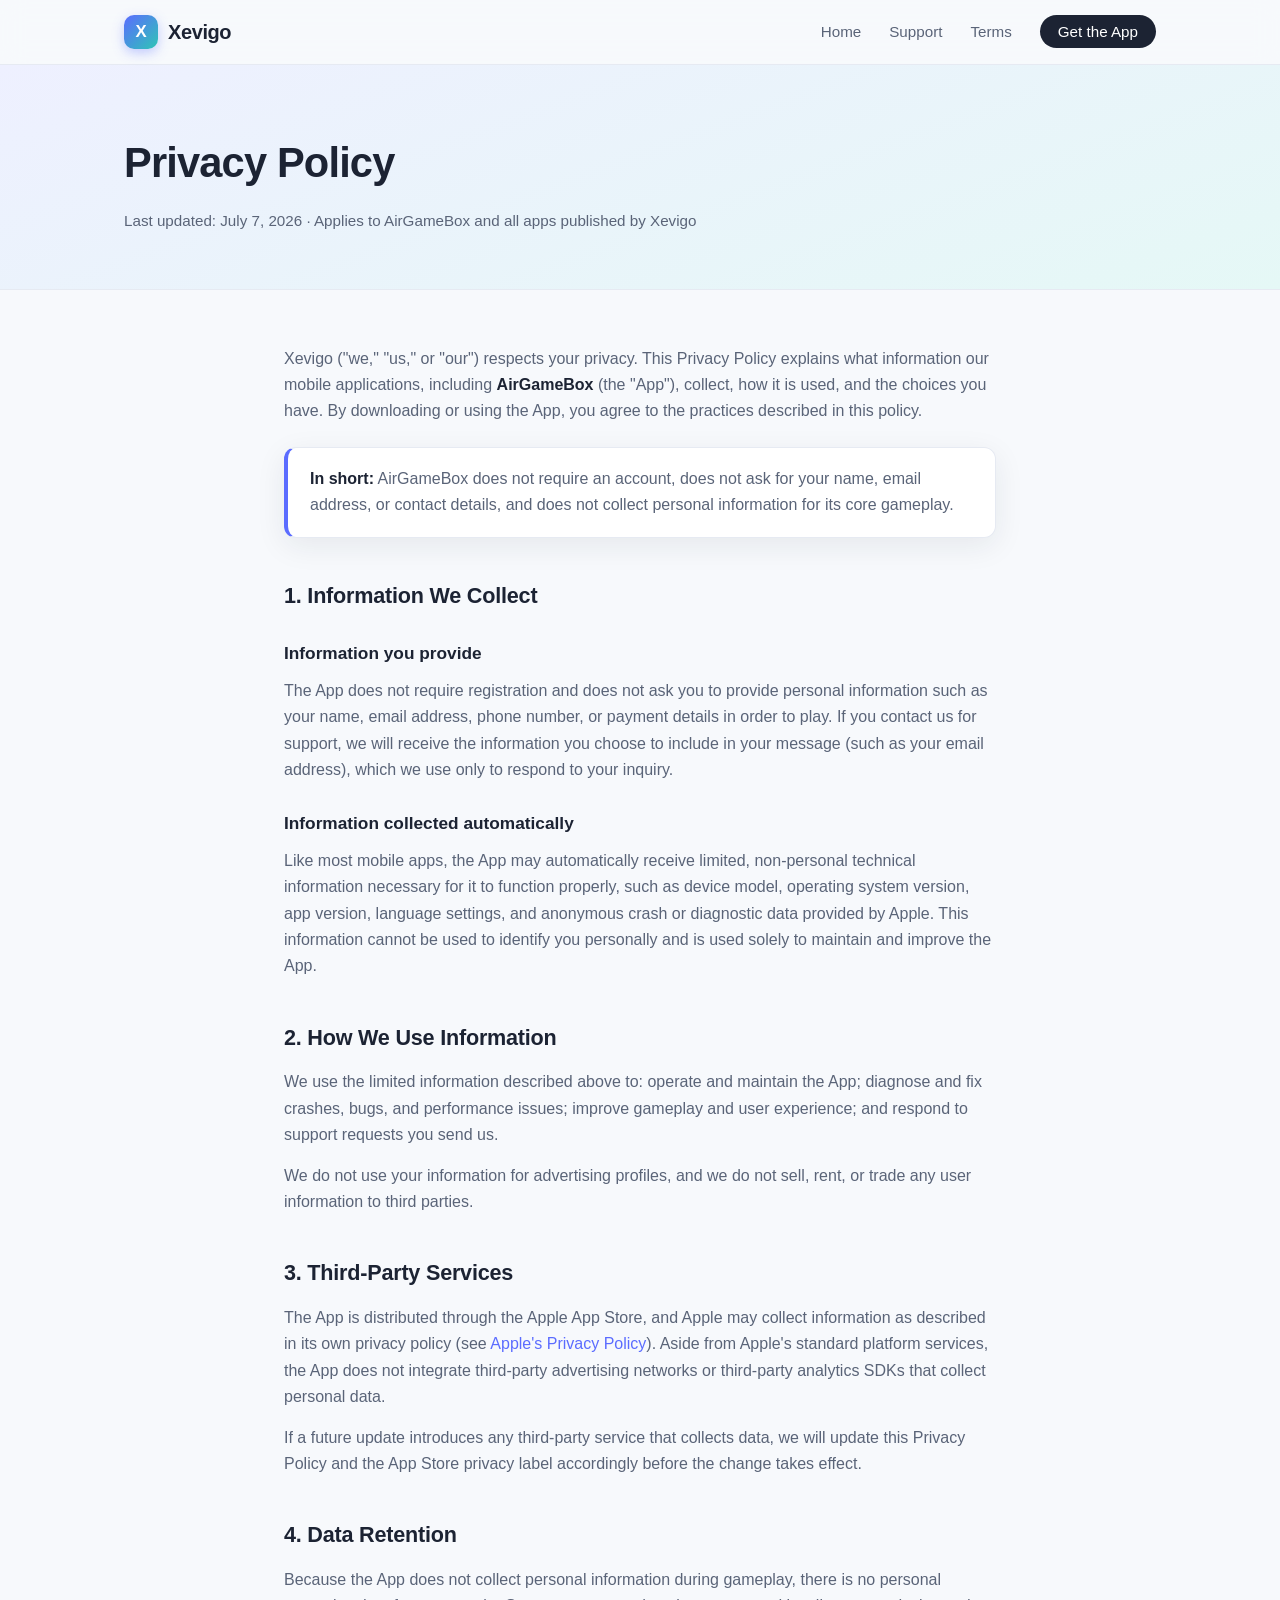
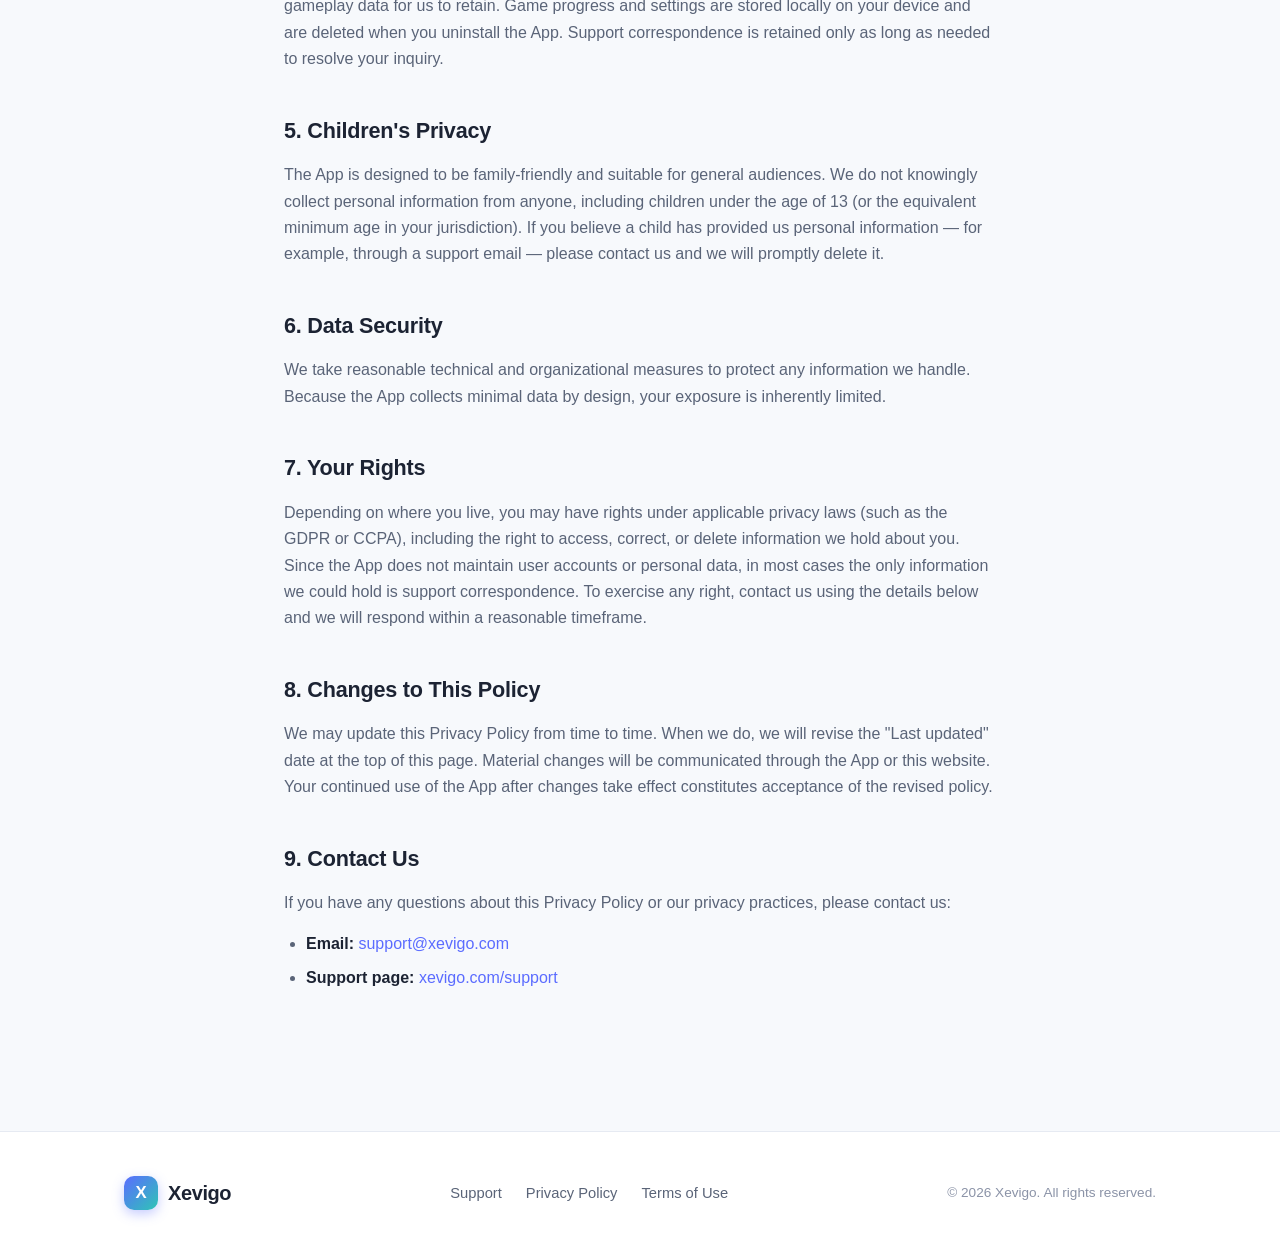
==== privacy/index.html @ 73c0d694 "establish airgamebox website" ====
<!DOCTYPE html>
<html lang="en">
<head>
  <meta charset="UTF-8">
  <meta name="viewport" content="width=device-width, initial-scale=1.0">
  <title>Privacy Policy — Xevigo</title>
  <meta name="description" content="Privacy Policy for AirGameBox and other apps by Xevigo.">
  <link rel="icon" href="data:image/svg+xml,%3Csvg xmlns='http://www.w3.org/2000/svg' viewBox='0 0 64 64'%3E%3Crect width='64' height='64' rx='14' fill='%235b6cff'/%3E%3Ctext x='32' y='44' font-size='34' font-weight='bold' font-family='Arial' fill='white' text-anchor='middle'%3EX%3C/text%3E%3C/svg%3E">
  <link rel="stylesheet" href="/assets/style.css">
</head>
<body>

  <header class="site-header">
    <div class="container nav">
      <a href="/" class="logo">
        <span class="logo-mark">X</span>
        Xevigo
      </a>
      <ul class="nav-links">
        <li class="hide-mobile"><a href="/">Home</a></li>
        <li><a href="/support/">Support</a></li>
        <li class="hide-mobile"><a href="/terms/">Terms</a></li>
        <li><a href="/#download" class="nav-cta">Get the App</a></li>
      </ul>
    </div>
  </header>

  <section class="page-hero">
    <div class="container">
      <h1>Privacy Policy</h1>
      <p class="meta">Last updated: July 7, 2026 · Applies to AirGameBox and all apps published by Xevigo</p>
    </div>
  </section>

  <main class="content">
    <p>Xevigo ("we," "us," or "our") respects your privacy. This Privacy Policy explains what information our mobile applications, including <strong>AirGameBox</strong> (the "App"), collect, how it is used, and the choices you have. By downloading or using the App, you agree to the practices described in this policy.</p>

    <div class="notice-card">
      <p><strong>In short:</strong> AirGameBox does not require an account, does not ask for your name, email address, or contact details, and does not collect personal information for its core gameplay.</p>
    </div>

    <h2>1. Information We Collect</h2>
    <h3>Information you provide</h3>
    <p>The App does not require registration and does not ask you to provide personal information such as your name, email address, phone number, or payment details in order to play. If you contact us for support, we will receive the information you choose to include in your message (such as your email address), which we use only to respond to your inquiry.</p>

    <h3>Information collected automatically</h3>
    <p>Like most mobile apps, the App may automatically receive limited, non-personal technical information necessary for it to function properly, such as device model, operating system version, app version, language settings, and anonymous crash or diagnostic data provided by Apple. This information cannot be used to identify you personally and is used solely to maintain and improve the App.</p>

    <h2>2. How We Use Information</h2>
    <p>We use the limited information described above to: operate and maintain the App; diagnose and fix crashes, bugs, and performance issues; improve gameplay and user experience; and respond to support requests you send us.</p>
    <p>We do not use your information for advertising profiles, and we do not sell, rent, or trade any user information to third parties.</p>

    <h2>3. Third-Party Services</h2>
    <p>The App is distributed through the Apple App Store, and Apple may collect information as described in its own privacy policy (see <a href="https://www.apple.com/legal/privacy/" target="_blank" rel="noopener">Apple's Privacy Policy</a>). Aside from Apple's standard platform services, the App does not integrate third-party advertising networks or third-party analytics SDKs that collect personal data.</p>
    <p>If a future update introduces any third-party service that collects data, we will update this Privacy Policy and the App Store privacy label accordingly before the change takes effect.</p>

    <h2>4. Data Retention</h2>
    <p>Because the App does not collect personal information during gameplay, there is no personal gameplay data for us to retain. Game progress and settings are stored locally on your device and are deleted when you uninstall the App. Support correspondence is retained only as long as needed to resolve your inquiry.</p>

    <h2>5. Children's Privacy</h2>
    <p>The App is designed to be family-friendly and suitable for general audiences. We do not knowingly collect personal information from anyone, including children under the age of 13 (or the equivalent minimum age in your jurisdiction). If you believe a child has provided us personal information — for example, through a support email — please contact us and we will promptly delete it.</p>

    <h2>6. Data Security</h2>
    <p>We take reasonable technical and organizational measures to protect any information we handle. Because the App collects minimal data by design, your exposure is inherently limited.</p>

    <h2>7. Your Rights</h2>
    <p>Depending on where you live, you may have rights under applicable privacy laws (such as the GDPR or CCPA), including the right to access, correct, or delete information we hold about you. Since the App does not maintain user accounts or personal data, in most cases the only information we could hold is support correspondence. To exercise any right, contact us using the details below and we will respond within a reasonable timeframe.</p>

    <h2>8. Changes to This Policy</h2>
    <p>We may update this Privacy Policy from time to time. When we do, we will revise the "Last updated" date at the top of this page. Material changes will be communicated through the App or this website. Your continued use of the App after changes take effect constitutes acceptance of the revised policy.</p>

    <h2>9. Contact Us</h2>
    <p>If you have any questions about this Privacy Policy or our privacy practices, please contact us:</p>
    <ul>
      <li><strong>Email:</strong> <a href="mailto:support@xevigo.com">support@xevigo.com</a></li>
      <li><strong>Support page:</strong> <a href="/support/">xevigo.com/support</a></li>
    </ul>
  </main>

  <footer class="site-footer">
    <div class="container footer-inner">
      <a href="/" class="logo">
        <span class="logo-mark">X</span>
        Xevigo
      </a>
      <ul class="footer-links">
        <li><a href="/support/">Support</a></li>
        <li><a href="/privacy/">Privacy Policy</a></li>
        <li><a href="/terms/">Terms of Use</a></li>
      </ul>
      <p class="footer-copy">© 2026 Xevigo. All rights reserved.</p>
    </div>
  </footer>

</body>
</html>
---- assets/style.css ----
/* ============================================
   Xevigo — Global Stylesheet
   Light, modern, friendly — for casual games
   ============================================ */

:root {
  --bg: #f7f9fc;
  --surface: #ffffff;
  --ink: #1c2333;
  --ink-soft: #5a6478;
  --ink-faint: #8b93a7;
  --brand: #5b6cff;
  --brand-dark: #4353e8;
  --accent: #ff7a59;
  --accent-2: #2ec5b6;
  --accent-3: #ffc94d;
  --line: #e6eaf2;
  --radius: 18px;
  --radius-sm: 12px;
  --shadow: 0 8px 30px rgba(28, 35, 51, 0.08);
  --shadow-lg: 0 20px 60px rgba(28, 35, 51, 0.12);
  --max-w: 1080px;
}

* { margin: 0; padding: 0; box-sizing: border-box; }

html { scroll-behavior: smooth; }

body {
  font-family: -apple-system, BlinkMacSystemFont, "Segoe UI", Roboto,
    "Helvetica Neue", Arial, "PingFang SC", "Hiragino Sans GB",
    "Microsoft YaHei", sans-serif;
  background: var(--bg);
  color: var(--ink);
  line-height: 1.65;
  -webkit-font-smoothing: antialiased;
}

img, svg { display: block; max-width: 100%; }

a { color: var(--brand); text-decoration: none; }
a:hover { color: var(--brand-dark); }

.container {
  max-width: var(--max-w);
  margin: 0 auto;
  padding: 0 24px;
}

/* ---------- Header ---------- */
.site-header {
  position: sticky;
  top: 0;
  z-index: 50;
  background: rgba(247, 249, 252, 0.85);
  backdrop-filter: blur(12px);
  -webkit-backdrop-filter: blur(12px);
  border-bottom: 1px solid var(--line);
}

.nav {
  display: flex;
  align-items: center;
  justify-content: space-between;
  height: 64px;
}

.logo {
  display: flex;
  align-items: center;
  gap: 10px;
  font-weight: 800;
  font-size: 1.25rem;
  color: var(--ink);
  letter-spacing: -0.02em;
}
.logo:hover { color: var(--ink); }

.logo-mark {
  width: 34px;
  height: 34px;
  border-radius: 10px;
  background: linear-gradient(135deg, var(--brand) 0%, var(--accent-2) 100%);
  display: flex;
  align-items: center;
  justify-content: center;
  color: #fff;
  font-weight: 800;
  font-size: 1.05rem;
  box-shadow: 0 4px 12px rgba(91, 108, 255, 0.35);
}

.nav-links {
  display: flex;
  align-items: center;
  gap: 28px;
  list-style: none;
}

.nav-links a {
  color: var(--ink-soft);
  font-weight: 500;
  font-size: 0.95rem;
}
.nav-links a:hover { color: var(--ink); }

.nav-cta {
  background: var(--ink);
  color: #fff !important;
  padding: 8px 18px;
  border-radius: 999px;
  font-weight: 600;
}
.nav-cta:hover { background: #303952; }

/* ---------- Hero ---------- */
.hero {
  position: relative;
  overflow: hidden;
  padding: 88px 0 96px;
}

.hero-inner {
  display: grid;
  grid-template-columns: 1.1fr 0.9fr;
  gap: 48px;
  align-items: center;
}

.hero-badge {
  display: inline-flex;
  align-items: center;
  gap: 8px;
  background: #fff;
  border: 1px solid var(--line);
  border-radius: 999px;
  padding: 6px 14px;
  font-size: 0.85rem;
  font-weight: 600;
  color: var(--ink-soft);
  box-shadow: var(--shadow);
  margin-bottom: 24px;
}
.hero-badge .dot {
  width: 8px; height: 8px; border-radius: 50%;
  background: var(--accent-2);
}

.hero h1 {
  font-size: clamp(2.4rem, 5.5vw, 3.6rem);
  line-height: 1.12;
  letter-spacing: -0.03em;
  font-weight: 800;
  margin-bottom: 20px;
}

.hero h1 .grad {
  background: linear-gradient(90deg, var(--brand), var(--accent-2));
  -webkit-background-clip: text;
  background-clip: text;
  color: transparent;
}

.hero p.lede {
  font-size: 1.15rem;
  color: var(--ink-soft);
  max-width: 480px;
  margin-bottom: 32px;
}

.hero-actions {
  display: flex;
  align-items: center;
  gap: 16px;
  flex-wrap: wrap;
}

/* App Store badge (placeholder) */
.appstore-btn {
  display: inline-flex;
  align-items: center;
  gap: 12px;
  background: #111;
  color: #fff !important;
  border-radius: 14px;
  padding: 12px 22px;
  transition: transform 0.15s ease, box-shadow 0.15s ease;
  box-shadow: 0 6px 18px rgba(0, 0, 0, 0.22);
}
.appstore-btn:hover {
  transform: translateY(-2px);
  box-shadow: 0 10px 26px rgba(0, 0, 0, 0.3);
}
.appstore-btn .apple-icon { width: 26px; height: 26px; fill: #fff; }
.appstore-btn .btn-text { line-height: 1.2; text-align: left; }
.appstore-btn .btn-text small {
  display: block; font-size: 0.68rem; font-weight: 400; opacity: 0.85;
}
.appstore-btn .btn-text strong { font-size: 1.08rem; font-weight: 600; }

.btn-secondary {
  display: inline-flex;
  align-items: center;
  padding: 13px 24px;
  border-radius: 14px;
  background: #fff;
  border: 1px solid var(--line);
  color: var(--ink);
  font-weight: 600;
  box-shadow: var(--shadow);
  transition: transform 0.15s ease;
}
.btn-secondary:hover { transform: translateY(-2px); color: var(--brand); }

.hero-note {
  margin-top: 16px;
  font-size: 0.85rem;
  color: var(--ink-faint);
}

/* Floating decorative blobs */
.blob {
  position: absolute;
  border-radius: 50%;
  filter: blur(60px);
  opacity: 0.35;
  pointer-events: none;
}
.blob-1 { width: 380px; height: 380px; background: var(--brand); top: -120px; right: -80px; }
.blob-2 { width: 300px; height: 300px; background: var(--accent-2); bottom: -140px; left: -100px; }
.blob-3 { width: 220px; height: 220px; background: var(--accent-3); top: 40%; left: 45%; opacity: 0.22; }

/* Phone mockup */
.phone-wrap { display: flex; justify-content: center; position: relative; }

.phone {
  width: 270px;
  height: 550px;
  background: #1b1f2e;
  border-radius: 44px;
  padding: 12px;
  box-shadow: var(--shadow-lg), 0 0 0 2px rgba(255, 255, 255, 0.6) inset;
  transform: rotate(3deg);
}

.phone-screen {
  width: 100%;
  height: 100%;
  border-radius: 34px;
  background: linear-gradient(160deg, #6d7bff 0%, #46c8bb 55%, #ffd166 130%);
  position: relative;
  overflow: hidden;
  display: flex;
  flex-direction: column;
  align-items: center;
  justify-content: center;
  gap: 18px;
}

.phone-notch {
  position: absolute;
  top: 10px; left: 50%;
  transform: translateX(-50%);
  width: 90px; height: 24px;
  background: #1b1f2e;
  border-radius: 999px;
}

.app-icon-big {
  width: 96px; height: 96px;
  border-radius: 24px;
  background: rgba(255, 255, 255, 0.95);
  display: flex; align-items: center; justify-content: center;
  box-shadow: 0 12px 30px rgba(0, 0, 0, 0.18);
}
.app-icon-big svg { width: 58px; height: 58px; }

.phone-screen .app-name {
  color: #fff; font-weight: 800; font-size: 1.3rem;
  letter-spacing: -0.02em;
  text-shadow: 0 2px 8px rgba(0, 0, 0, 0.15);
}

.phone-screen .app-tag {
  color: rgba(255, 255, 255, 0.9);
  font-size: 0.82rem;
  background: rgba(255, 255, 255, 0.18);
  padding: 5px 14px;
  border-radius: 999px;
  backdrop-filter: blur(4px);
}

.float-chip {
  position: absolute;
  background: #fff;
  border-radius: var(--radius-sm);
  box-shadow: var(--shadow-lg);
  padding: 10px 16px;
  font-size: 0.85rem;
  font-weight: 600;
  display: flex;
  align-items: center;
  gap: 8px;
  animation: floaty 4s ease-in-out infinite;
}
.float-chip .emoji { font-size: 1.1rem; }
.chip-1 { top: 12%; left: -6%; animation-delay: 0s; }
.chip-2 { bottom: 18%; right: -8%; animation-delay: 1.6s; }

@keyframes floaty {
  0%, 100% { transform: translateY(0); }
  50% { transform: translateY(-10px); }
}

/* ---------- Sections ---------- */
.section { padding: 84px 0; }
.section.alt { background: var(--surface); border-top: 1px solid var(--line); border-bottom: 1px solid var(--line); }

.section-head { text-align: center; max-width: 620px; margin: 0 auto 52px; }

.eyebrow {
  display: inline-block;
  font-size: 0.8rem;
  font-weight: 700;
  letter-spacing: 0.08em;
  text-transform: uppercase;
  color: var(--brand);
  margin-bottom: 12px;
}

.section-head h2 {
  font-size: clamp(1.7rem, 3.5vw, 2.3rem);
  letter-spacing: -0.02em;
  font-weight: 800;
  margin-bottom: 14px;
}

.section-head p { color: var(--ink-soft); font-size: 1.05rem; }

/* Feature cards */
.features-grid {
  display: grid;
  grid-template-columns: repeat(4, 1fr);
  gap: 22px;
}

.feature-card {
  background: var(--surface);
  border: 1px solid var(--line);
  border-radius: var(--radius);
  padding: 30px 26px;
  box-shadow: var(--shadow);
  transition: transform 0.2s ease, box-shadow 0.2s ease;
}
.feature-card:hover {
  transform: translateY(-5px);
  box-shadow: var(--shadow-lg);
}

.feature-icon {
  width: 52px; height: 52px;
  border-radius: 14px;
  display: flex; align-items: center; justify-content: center;
  font-size: 1.5rem;
  margin-bottom: 18px;
}
.fi-1 { background: #eef0ff; }
.fi-2 { background: #e5f8f6; }
.fi-3 { background: #fff2ec; }
.fi-4 { background: #fff7e2; }

.feature-card h3 { font-size: 1.1rem; font-weight: 700; margin-bottom: 8px; }
.feature-card p { color: var(--ink-soft); font-size: 0.93rem; }

/* About split */
.about-inner {
  display: grid;
  grid-template-columns: 1fr 1fr;
  gap: 56px;
  align-items: center;
}

.about-text h2 {
  font-size: clamp(1.6rem, 3vw, 2.1rem);
  font-weight: 800;
  letter-spacing: -0.02em;
  margin-bottom: 16px;
}
.about-text p { color: var(--ink-soft); margin-bottom: 14px; }

.about-list { list-style: none; margin-top: 20px; }
.about-list li {
  display: flex; gap: 12px; align-items: flex-start;
  margin-bottom: 12px; color: var(--ink);
  font-weight: 500;
}
.about-list .check {
  flex: none;
  width: 22px; height: 22px; border-radius: 50%;
  background: var(--accent-2); color: #fff;
  display: flex; align-items: center; justify-content: center;
  font-size: 0.75rem; font-weight: 800;
  margin-top: 3px;
}

.about-visual {
  background: linear-gradient(150deg, #eef0ff 0%, #e5f8f6 100%);
  border-radius: 28px;
  padding: 44px;
  display: grid;
  grid-template-columns: 1fr 1fr;
  gap: 18px;
}

.stat-card {
  background: #fff;
  border-radius: var(--radius-sm);
  padding: 22px 20px;
  box-shadow: var(--shadow);
  text-align: center;
}
.stat-card .num {
  font-size: 1.6rem; font-weight: 800; letter-spacing: -0.02em;
  background: linear-gradient(90deg, var(--brand), var(--accent-2));
  -webkit-background-clip: text; background-clip: text; color: transparent;
}
.stat-card .lbl { font-size: 0.82rem; color: var(--ink-faint); margin-top: 4px; }

/* CTA band */
.cta-band {
  background: linear-gradient(120deg, var(--brand) 0%, var(--accent-2) 100%);
  border-radius: 28px;
  padding: 60px 48px;
  text-align: center;
  color: #fff;
  position: relative;
  overflow: hidden;
}
.cta-band h2 {
  font-size: clamp(1.6rem, 3.5vw, 2.2rem);
  font-weight: 800;
  letter-spacing: -0.02em;
  margin-bottom: 12px;
}
.cta-band p { opacity: 0.92; margin-bottom: 28px; font-size: 1.05rem; }
.cta-band .appstore-btn { background: #111; }

/* ---------- Footer ---------- */
.site-footer {
  background: var(--surface);
  border-top: 1px solid var(--line);
  padding: 44px 0 36px;
  margin-top: 84px;
}

.footer-inner {
  display: flex;
  align-items: center;
  justify-content: space-between;
  gap: 24px;
  flex-wrap: wrap;
}

.footer-links {
  display: flex;
  gap: 24px;
  list-style: none;
  flex-wrap: wrap;
}
.footer-links a { color: var(--ink-soft); font-size: 0.92rem; }
.footer-links a:hover { color: var(--ink); }

.footer-copy { color: var(--ink-faint); font-size: 0.85rem; }

/* ---------- Legal / content pages ---------- */
.page-hero {
  background: linear-gradient(160deg, #eef0ff 0%, #e5f8f6 100%);
  padding: 64px 0 56px;
  border-bottom: 1px solid var(--line);
}
.page-hero h1 {
  font-size: clamp(1.9rem, 4vw, 2.6rem);
  font-weight: 800;
  letter-spacing: -0.02em;
  margin-bottom: 10px;
}
.page-hero .meta { color: var(--ink-soft); font-size: 0.95rem; }

.content {
  max-width: 760px;
  margin: 0 auto;
  padding: 56px 24px 40px;
}

.content h2 {
  font-size: 1.35rem;
  font-weight: 700;
  margin: 40px 0 14px;
  letter-spacing: -0.01em;
}
.content h2:first-child { margin-top: 0; }

.content h3 { font-size: 1.08rem; font-weight: 700; margin: 26px 0 10px; }

.content p { color: var(--ink-soft); margin-bottom: 14px; }

.content ul, .content ol { margin: 0 0 16px 22px; color: var(--ink-soft); }
.content li { margin-bottom: 8px; }

.content strong { color: var(--ink); }

.notice-card {
  background: #fff;
  border: 1px solid var(--line);
  border-left: 4px solid var(--brand);
  border-radius: var(--radius-sm);
  padding: 18px 22px;
  margin: 22px 0;
  box-shadow: var(--shadow);
}
.notice-card p { margin: 0; }

/* Support cards */
.support-grid {
  display: grid;
  grid-template-columns: 1fr 1fr;
  gap: 22px;
  margin: 28px 0 8px;
}

.support-card {
  background: #fff;
  border: 1px solid var(--line);
  border-radius: var(--radius);
  padding: 28px 26px;
  box-shadow: var(--shadow);
}
.support-card .feature-icon { margin-bottom: 14px; }
.support-card h3 { margin: 0 0 8px; font-size: 1.08rem; }
.support-card p { font-size: 0.93rem; margin-bottom: 10px; }
.support-card a.card-link { font-weight: 600; font-size: 0.93rem; }

/* FAQ */
details.faq {
  background: #fff;
  border: 1px solid var(--line);
  border-radius: var(--radius-sm);
  padding: 18px 22px;
  margin-bottom: 12px;
  box-shadow: var(--shadow);
}
details.faq summary {
  cursor: pointer;
  font-weight: 600;
  color: var(--ink);
  list-style: none;
  display: flex;
  justify-content: space-between;
  align-items: center;
  gap: 12px;
}
details.faq summary::-webkit-details-marker { display: none; }
details.faq summary::after {
  content: "+";
  font-size: 1.3rem;
  color: var(--brand);
  font-weight: 400;
  transition: transform 0.2s ease;
}
details.faq[open] summary::after { transform: rotate(45deg); }
details.faq p { margin: 12px 0 0; }

/* ---------- Responsive ---------- */
@media (max-width: 900px) {
  .hero-inner { grid-template-columns: 1fr; text-align: center; }
  .hero p.lede { margin-left: auto; margin-right: auto; }
  .hero-actions { justify-content: center; }
  .phone-wrap { margin-top: 40px; }
  .features-grid { grid-template-columns: repeat(2, 1fr); }
  .about-inner { grid-template-columns: 1fr; gap: 40px; }
}

@media (max-width: 600px) {
  .nav-links { gap: 16px; }
  .nav-links .hide-mobile { display: none; }
  .hero { padding: 56px 0 64px; }
  .features-grid { grid-template-columns: 1fr; }
  .support-grid { grid-template-columns: 1fr; }
  .about-visual { grid-template-columns: 1fr 1fr; padding: 28px; }
  .cta-band { padding: 44px 24px; }
  .phone { width: 235px; height: 480px; }
  .float-chip { display: none; }
  .footer-inner { flex-direction: column; align-items: flex-start; }
}
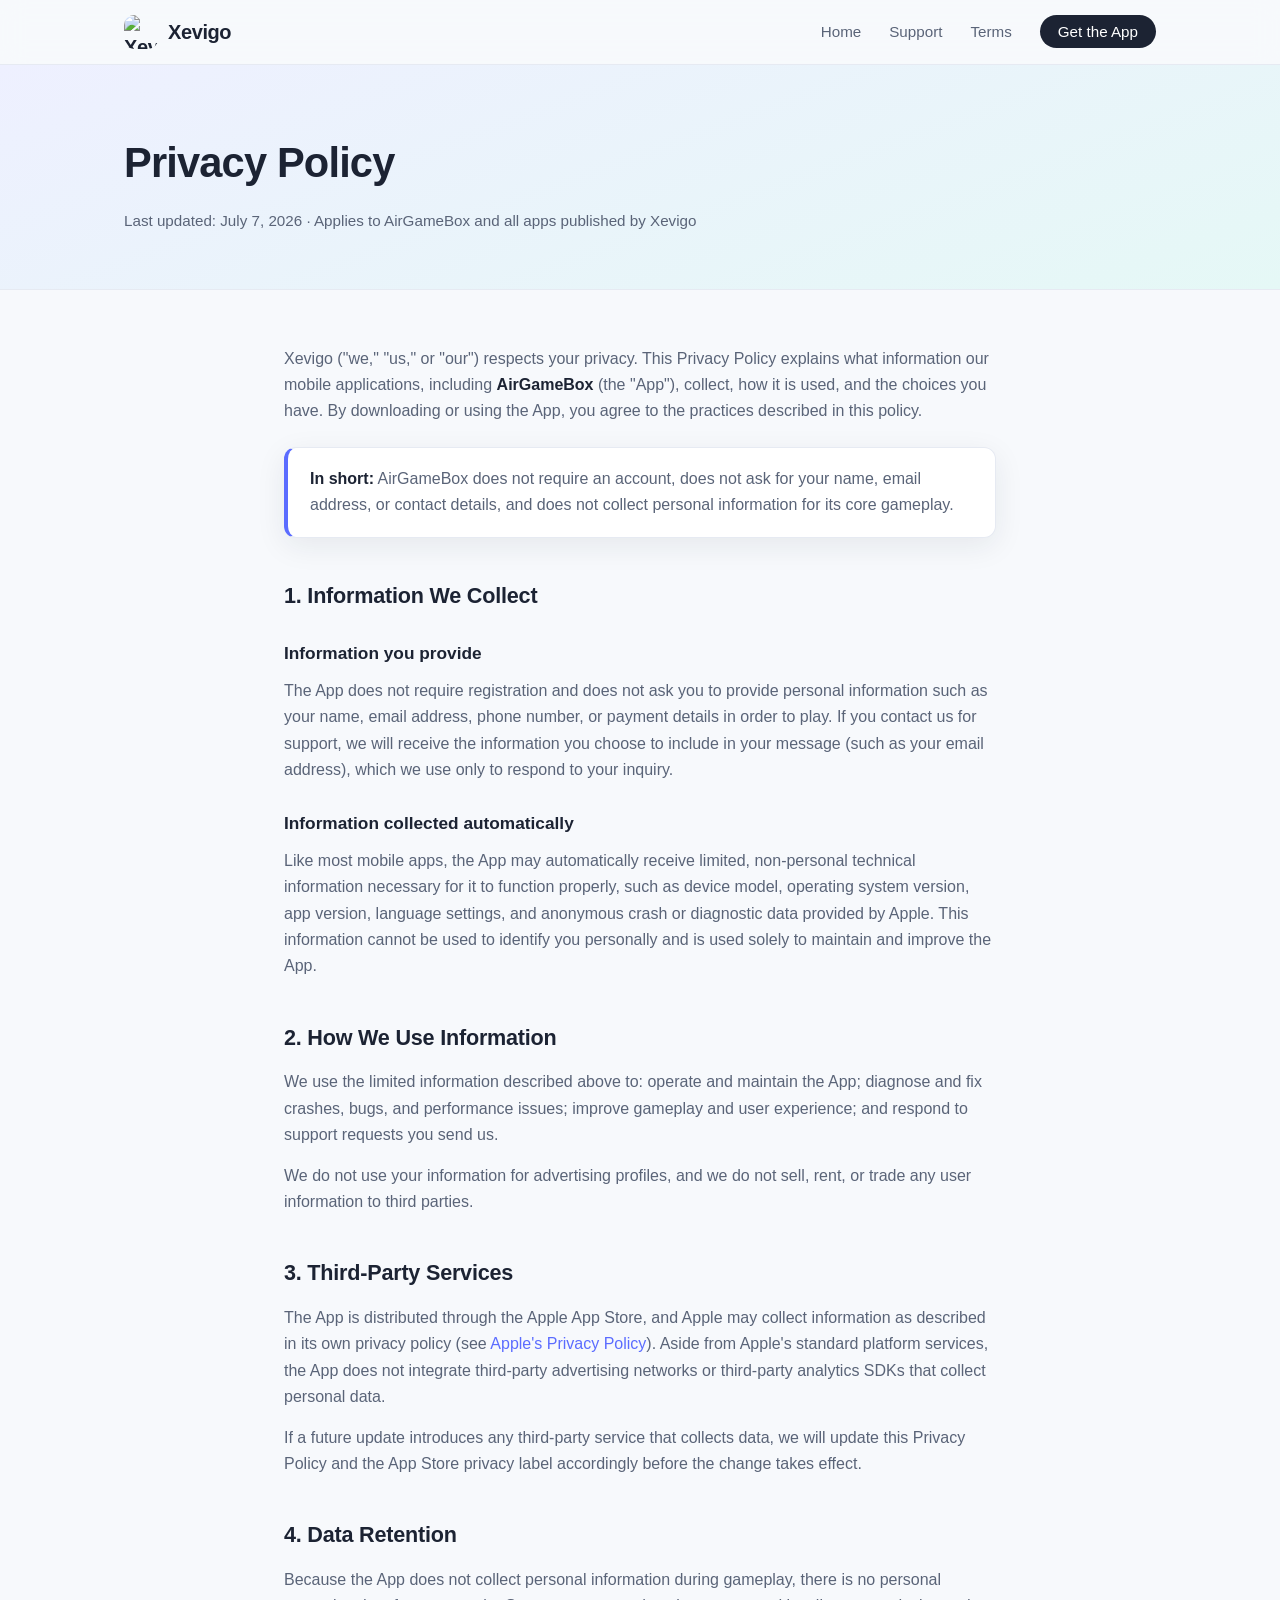
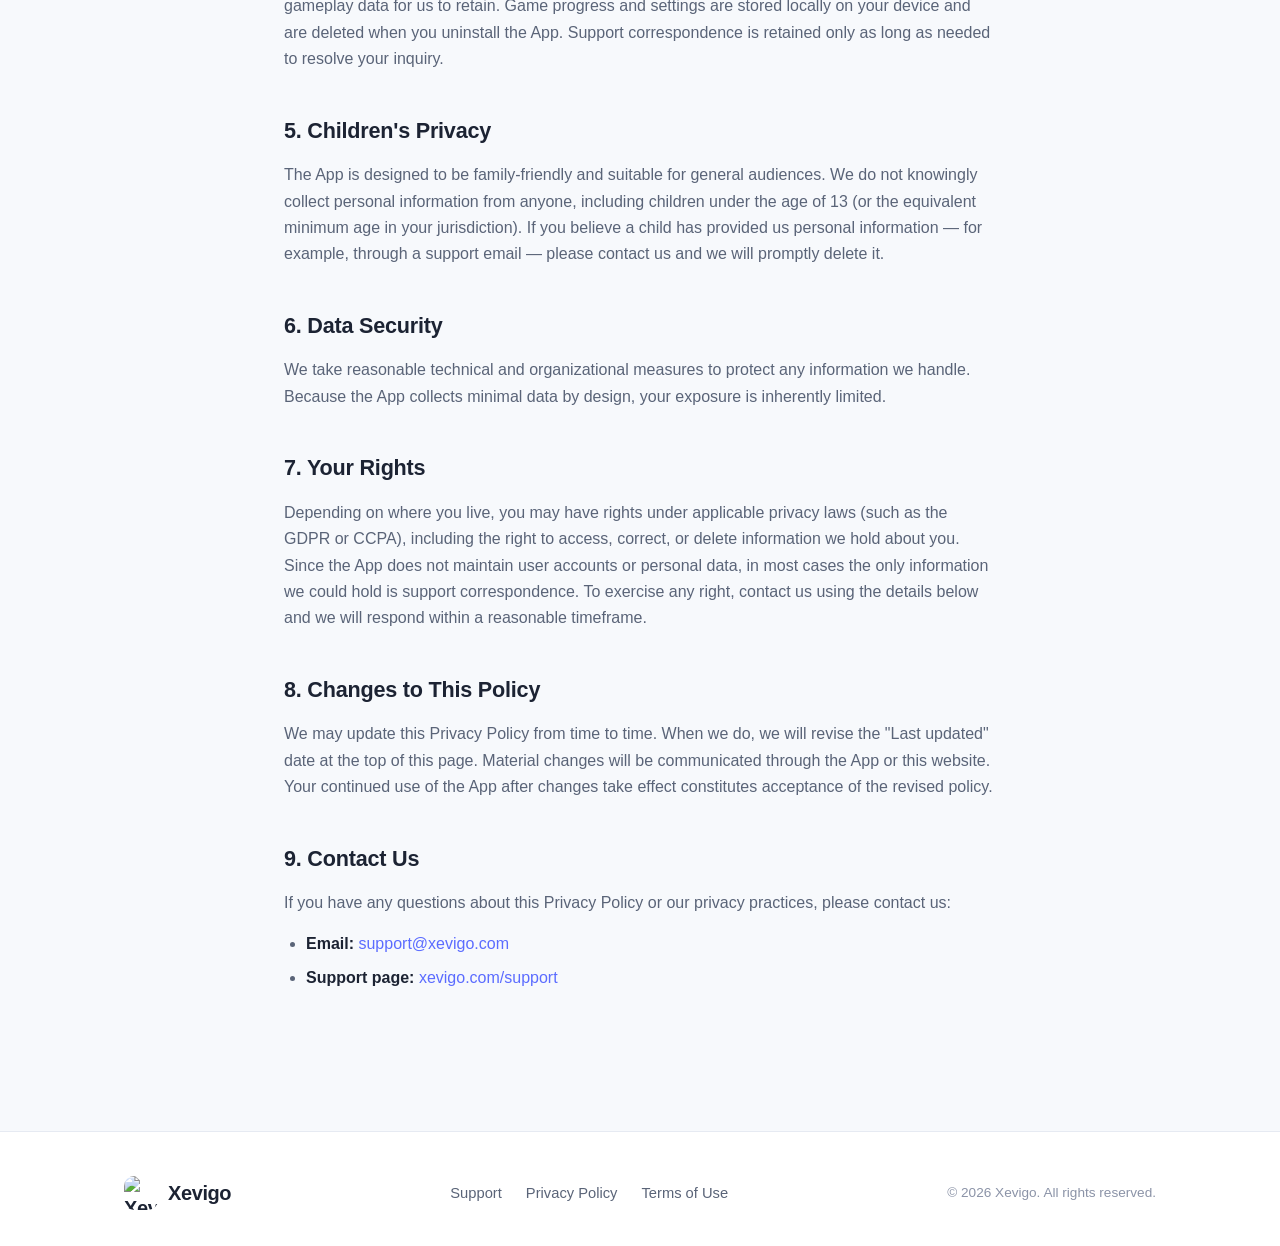
==== commit 71d9bd27: "update website global logo icon" ====
--- a/privacy/index.html
+++ b/privacy/index.html
@@ -5,7 +5,7 @@
   <meta name="viewport" content="width=device-width, initial-scale=1.0">
   <title>Privacy Policy — Xevigo</title>
   <meta name="description" content="Privacy Policy for AirGameBox and other apps by Xevigo.">
-  <link rel="icon" href="data:image/svg+xml,%3Csvg xmlns='http://www.w3.org/2000/svg' viewBox='0 0 64 64'%3E%3Crect width='64' height='64' rx='14' fill='%235b6cff'/%3E%3Ctext x='32' y='44' font-size='34' font-weight='bold' font-family='Arial' fill='white' text-anchor='middle'%3EX%3C/text%3E%3C/svg%3E">
+  <link rel="icon" href="/assets/xevigo-logo.png">
   <link rel="stylesheet" href="/assets/style.css">
 </head>
 <body>
@@ -13,7 +13,7 @@
   <header class="site-header">
     <div class="container nav">
       <a href="/" class="logo">
-        <span class="logo-mark">X</span>
+        <img src="/assets/xevigo-logo.png" alt="Xevigo" class="logo-mark">
         Xevigo
       </a>
       <ul class="nav-links">
@@ -80,7 +80,7 @@
   <footer class="site-footer">
     <div class="container footer-inner">
       <a href="/" class="logo">
-        <span class="logo-mark">X</span>
+        <img src="/assets/xevigo-logo.png" alt="Xevigo" class="logo-mark">
         Xevigo
       </a>
       <ul class="footer-links">
--- a/assets/style.css
+++ b/assets/style.css
@@ -80,14 +80,7 @@
   width: 34px;
   height: 34px;
   border-radius: 10px;
-  background: linear-gradient(135deg, var(--brand) 0%, var(--accent-2) 100%);
-  display: flex;
-  align-items: center;
-  justify-content: center;
-  color: #fff;
-  font-weight: 800;
-  font-size: 1.05rem;
-  box-shadow: 0 4px 12px rgba(91, 108, 255, 0.35);
+  object-fit: cover;
 }
 
 .nav-links {
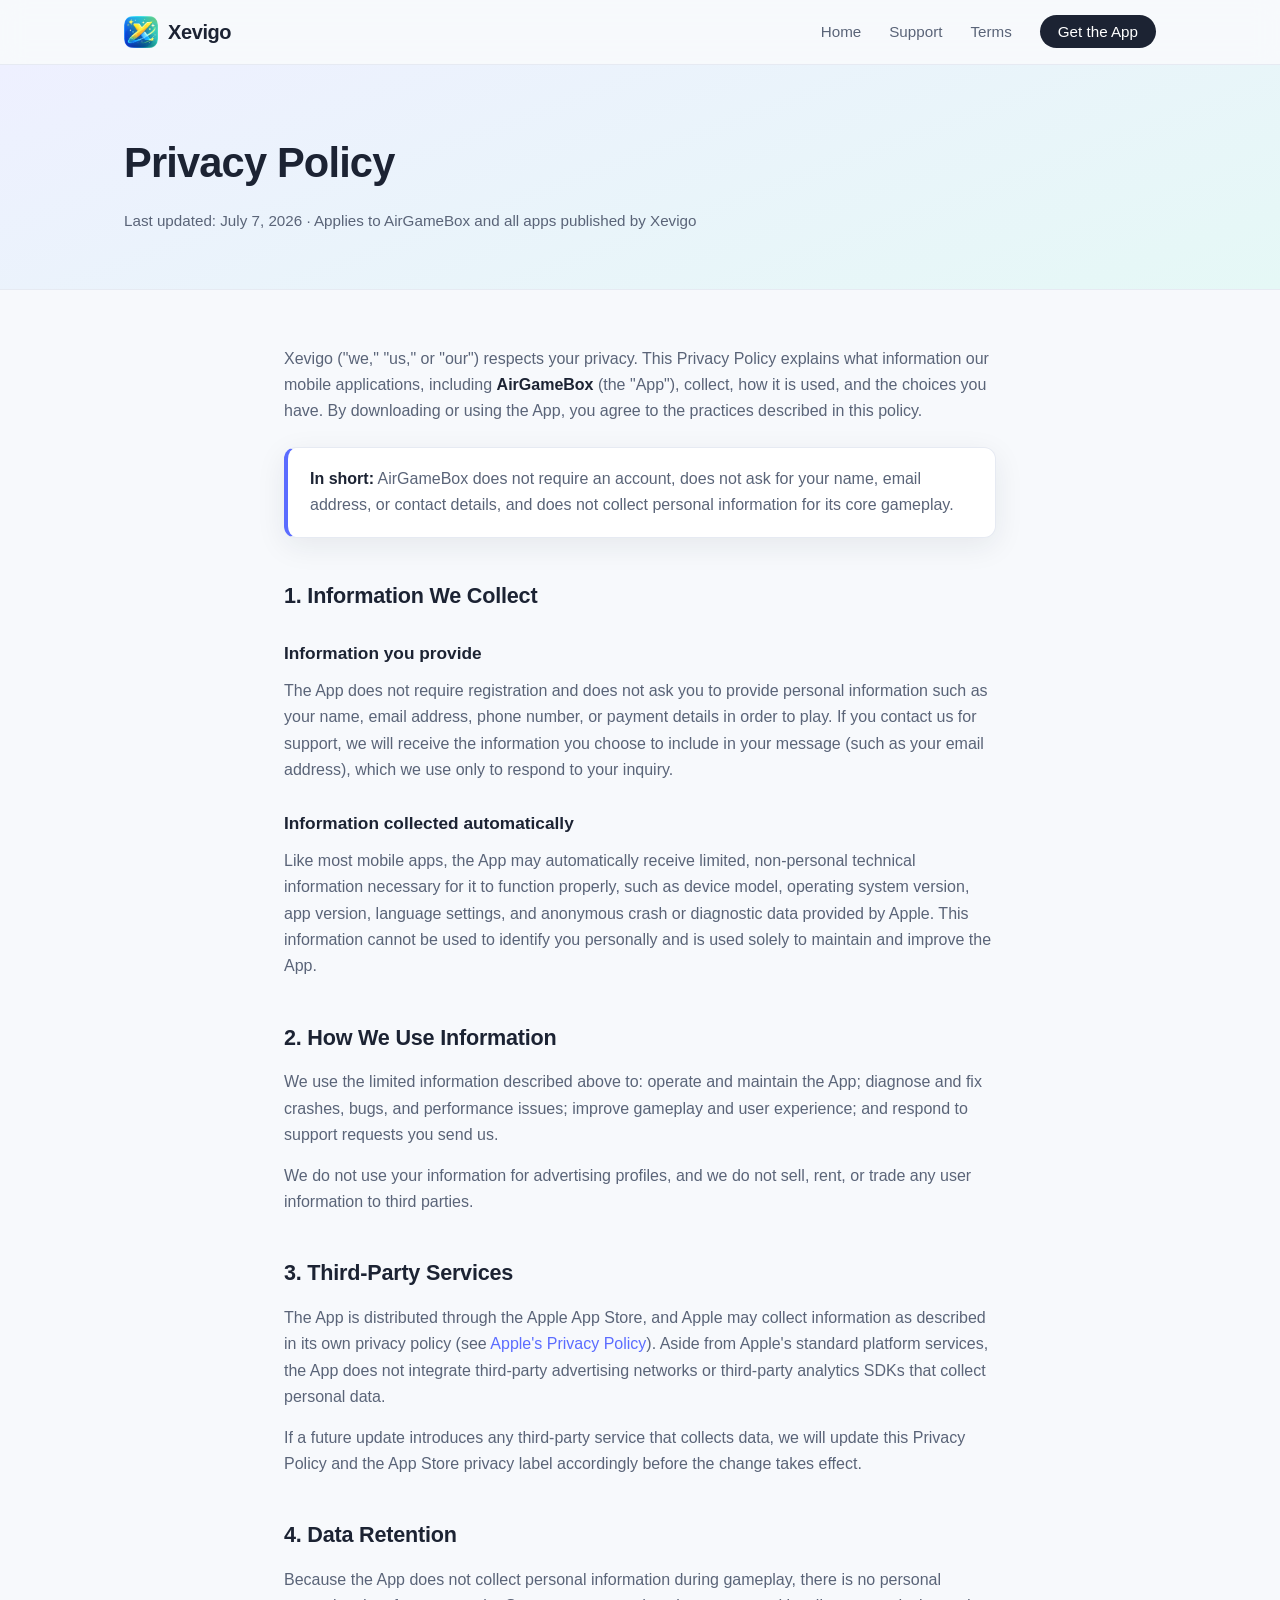
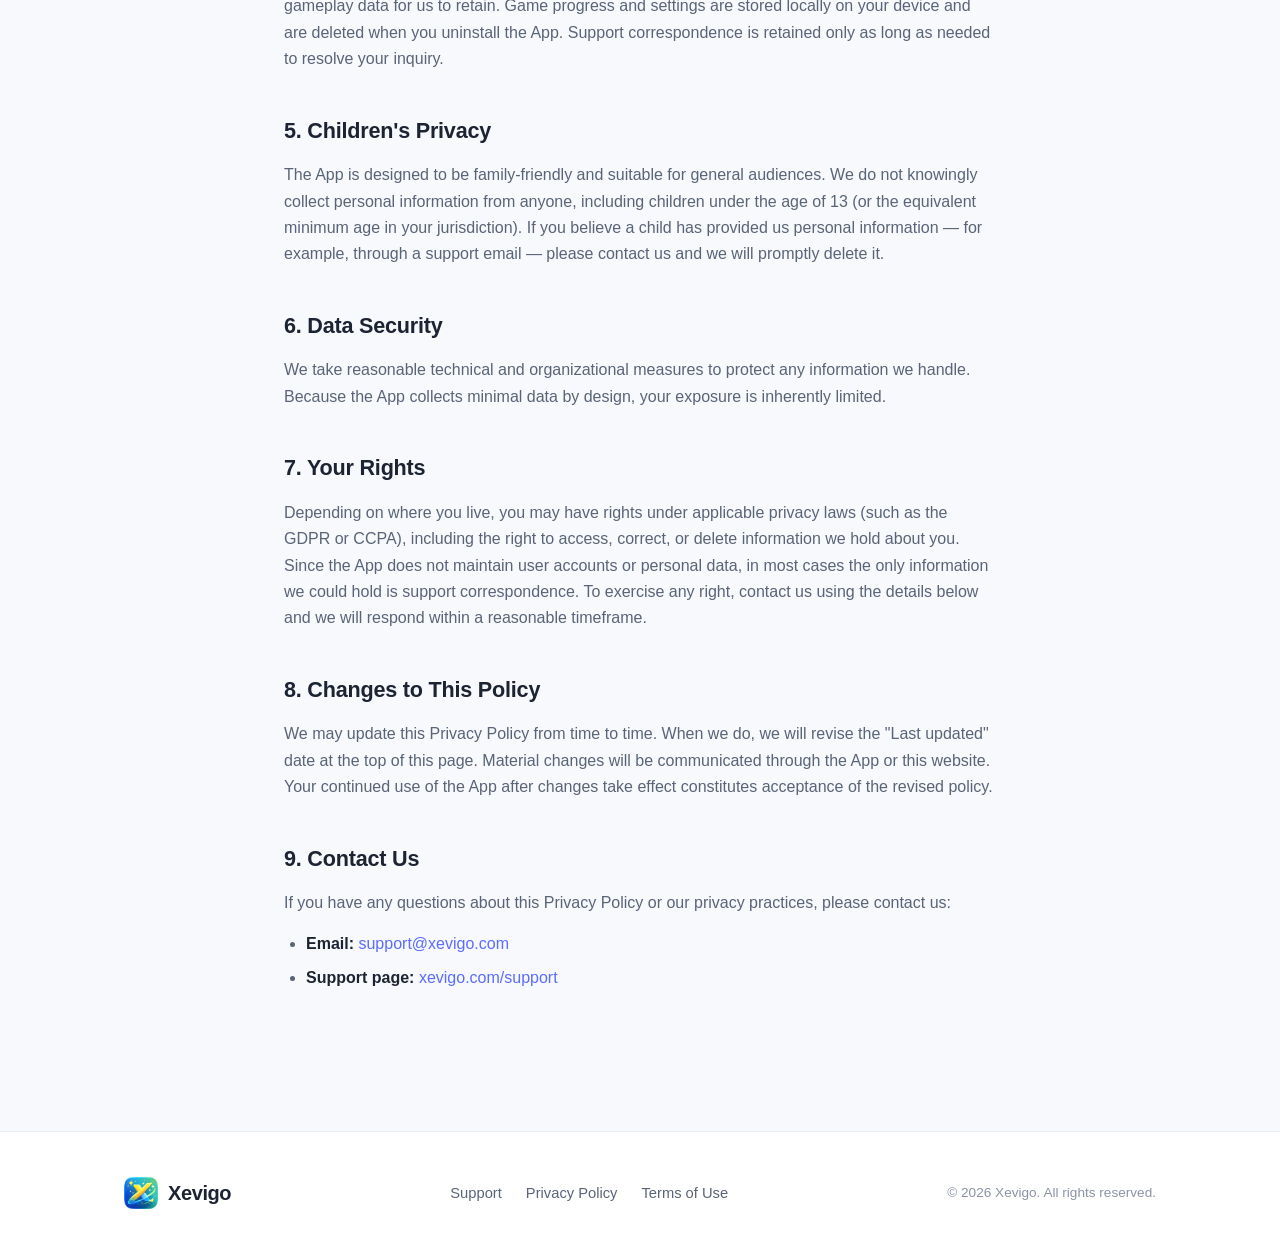
==== commit 374058c9: "added favicon and site-log" ====
--- a/privacy/index.html
+++ b/privacy/index.html
@@ -5,7 +5,11 @@
   <meta name="viewport" content="width=device-width, initial-scale=1.0">
   <title>Privacy Policy — Xevigo</title>
   <meta name="description" content="Privacy Policy for AirGameBox and other apps by Xevigo.">
-  <link rel="icon" href="/assets/xevigo-logo.png">
+  <link rel="icon" href="/assets/images/favicon.ico" sizes="any">
+  <link rel="icon" type="image/png" sizes="32x32" href="/assets/images/favicon-32x32.png">
+  <link rel="icon" type="image/png" sizes="16x16" href="/assets/images/favicon-16x16.png">
+  <link rel="apple-touch-icon" href="/assets/images/apple-touch-icon.png">
+  <meta name="theme-color" content="#19c7b4">
   <link rel="stylesheet" href="/assets/style.css">
 </head>
 <body>
@@ -13,7 +17,7 @@
   <header class="site-header">
     <div class="container nav">
       <a href="/" class="logo">
-        <img src="/assets/xevigo-logo.png" alt="Xevigo" class="logo-mark">
+        <img src="/assets/images/site-logo.png" alt="Xevigo logo" class="logo-mark">
         Xevigo
       </a>
       <ul class="nav-links">
@@ -80,7 +84,7 @@
   <footer class="site-footer">
     <div class="container footer-inner">
       <a href="/" class="logo">
-        <img src="/assets/xevigo-logo.png" alt="Xevigo" class="logo-mark">
+        <img src="/assets/images/site-logo.png" alt="Xevigo logo" class="logo-mark">
         Xevigo
       </a>
       <ul class="footer-links">
--- a/assets/style.css
+++ b/assets/style.css
@@ -80,7 +80,7 @@
   width: 34px;
   height: 34px;
   border-radius: 10px;
-  object-fit: cover;
+  object-fit: contain;
 }
 
 .nav-links {
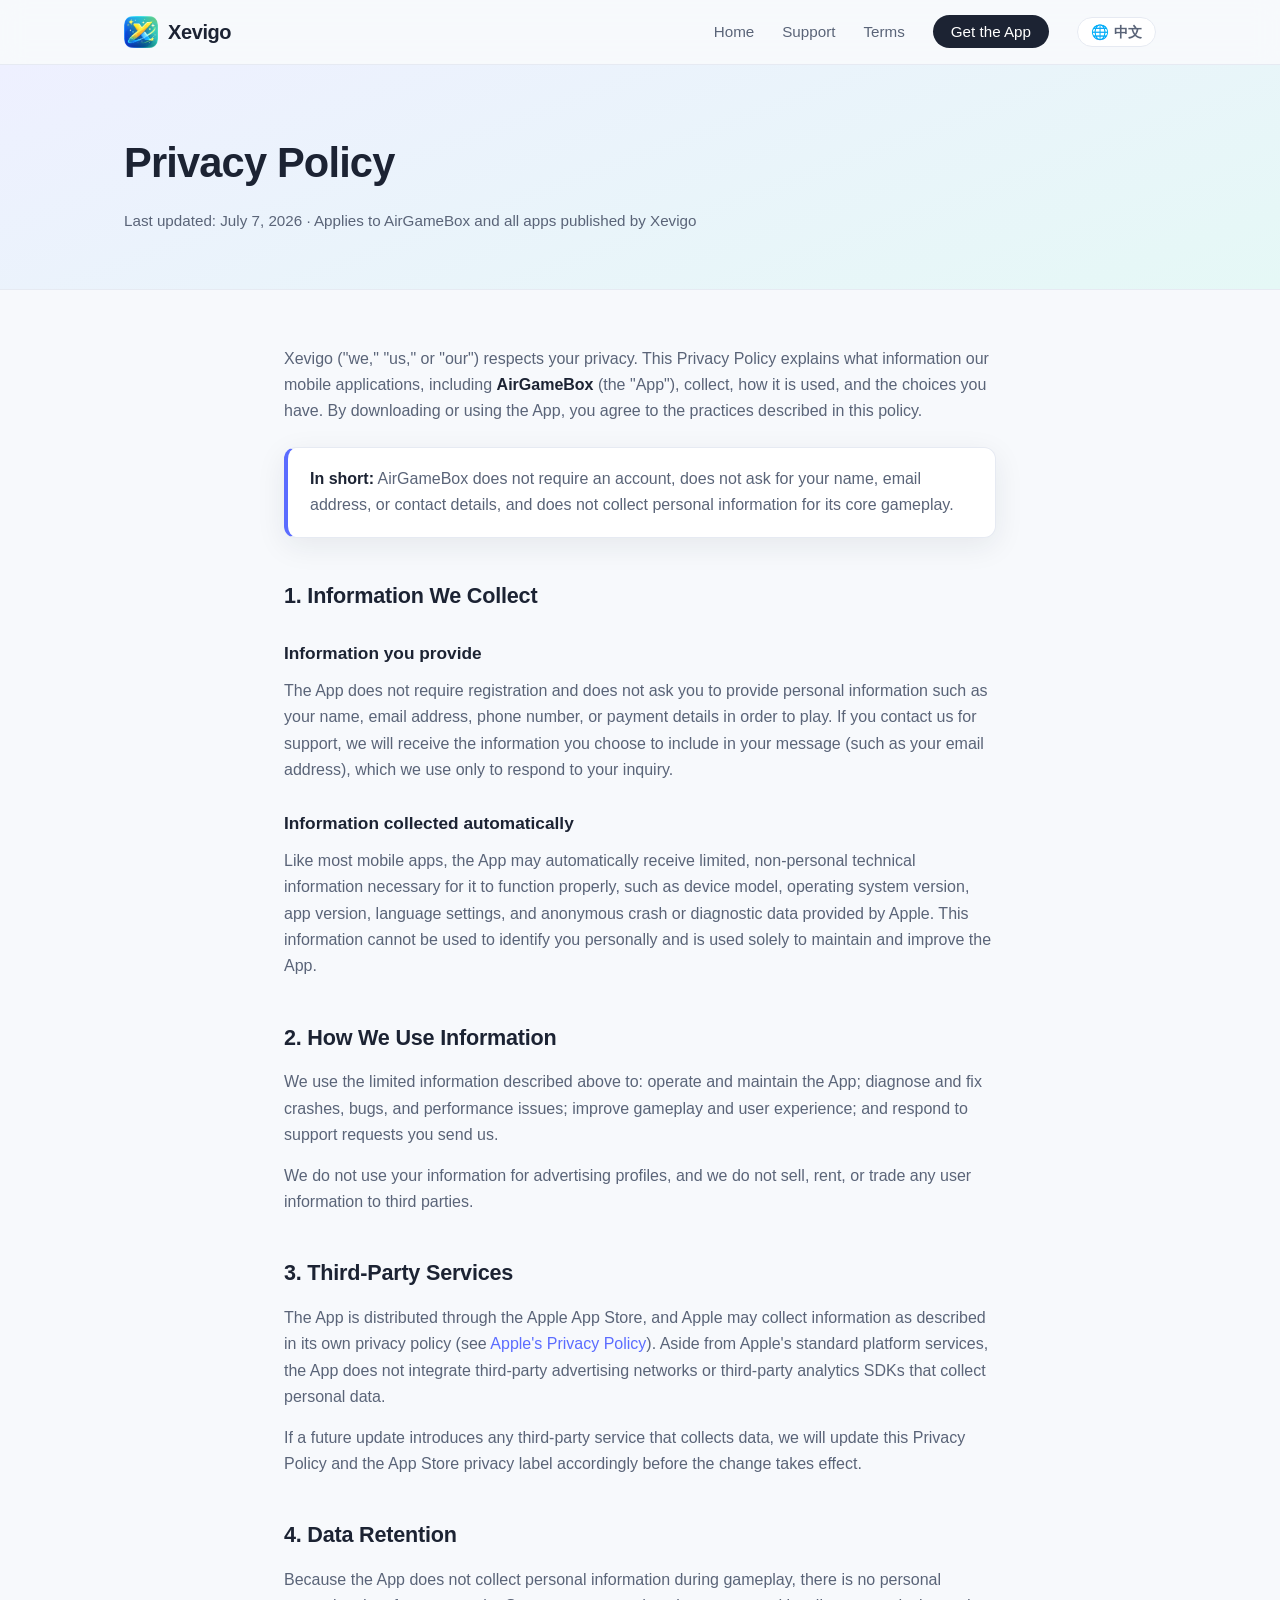
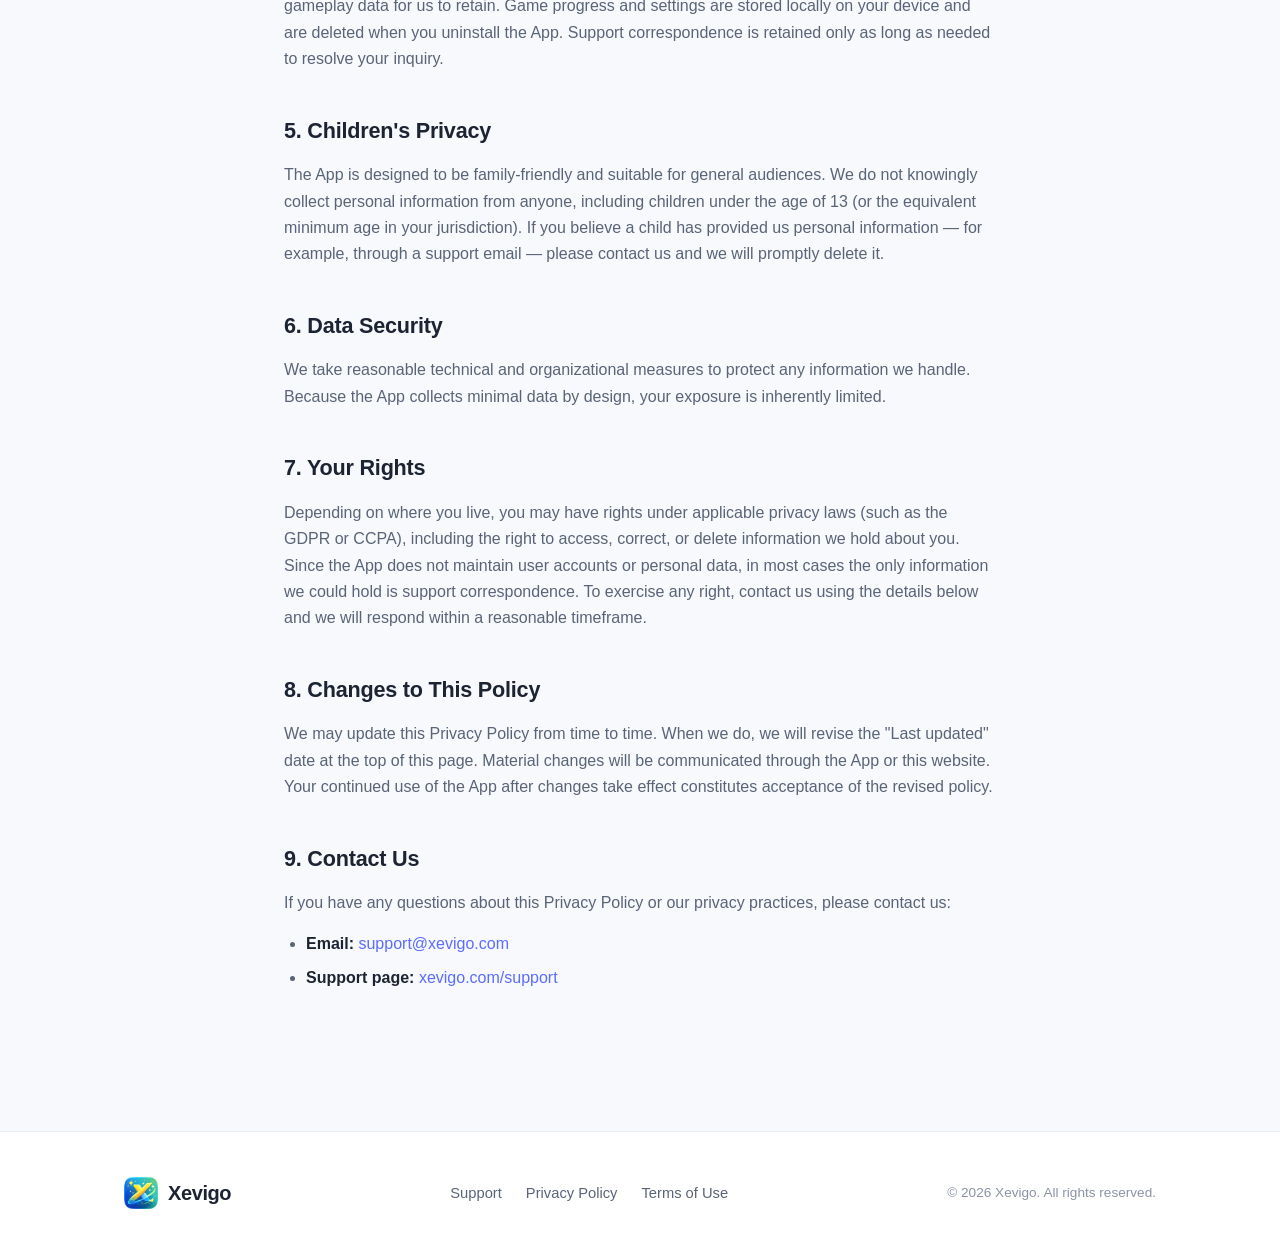
==== commit 4e83b260: "support for Chinese and English" ====
--- a/privacy/index.html
+++ b/privacy/index.html
@@ -1,9 +1,22 @@
 <!DOCTYPE html>
-<html lang="en">
+<html lang="en" data-title-en="Privacy Policy — Xevigo" data-title-zh="隐私政策 —— Xevigo">
 <head>
   <meta charset="UTF-8">
   <meta name="viewport" content="width=device-width, initial-scale=1.0">
   <title>Privacy Policy — Xevigo</title>
+  <script>
+    (function () {
+      try {
+        var el = document.documentElement;
+        var saved = localStorage.getItem('xv-locale');
+        var loc = saved || ((navigator.language || 'en').toLowerCase().indexOf('zh') === 0 ? 'zh' : 'en');
+        el.setAttribute('data-locale', loc);
+        el.setAttribute('lang', loc === 'zh' ? 'zh-Hans' : 'en');
+        var te = el.getAttribute('data-title-en'), tz = el.getAttribute('data-title-zh');
+        if (te && tz) document.title = loc === 'zh' ? tz : te;
+      } catch (e) {}
+    })();
+  </script>
   <meta name="description" content="Privacy Policy for AirGameBox and other apps by Xevigo.">
   <link rel="icon" href="/assets/images/favicon.ico" sizes="any">
   <link rel="icon" type="image/png" sizes="32x32" href="/assets/images/favicon-32x32.png">
@@ -21,63 +34,93 @@
         Xevigo
       </a>
       <ul class="nav-links">
-        <li class="hide-mobile"><a href="/">Home</a></li>
-        <li><a href="/support/">Support</a></li>
-        <li class="hide-mobile"><a href="/terms/">Terms</a></li>
-        <li><a href="/#download" class="nav-cta">Get the App</a></li>
+        <li class="hide-mobile"><a href="/"><span data-l="en">Home</span><span data-l="zh">首页</span></a></li>
+        <li><a href="/support/"><span data-l="en">Support</span><span data-l="zh">支持</span></a></li>
+        <li class="hide-mobile"><a href="/terms/"><span data-l="en">Terms</span><span data-l="zh">条款</span></a></li>
+        <li><a href="/#download" class="nav-cta"><span data-l="en">Get the App</span><span data-l="zh">获取应用</span></a></li>
+        <li><button class="lang-toggle" type="button" aria-label="Switch language / 切换语言">🌐 <span data-l="en">中文</span><span data-l="zh">EN</span></button></li>
       </ul>
     </div>
   </header>
 
   <section class="page-hero">
     <div class="container">
-      <h1>Privacy Policy</h1>
-      <p class="meta">Last updated: July 7, 2026 · Applies to AirGameBox and all apps published by Xevigo</p>
+      <h1 data-l="en">Privacy Policy</h1>
+      <h1 data-l="zh">隐私政策</h1>
+      <p class="meta" data-l="en">Last updated: July 7, 2026 · Applies to AirGameBox and all apps published by Xevigo</p>
+      <p class="meta" data-l="zh">最后更新：2026 年 7 月 7 日 · 适用于 AirGameBox 及 Xevigo 发布的所有应用</p>
     </div>
   </section>
 
   <main class="content">
-    <p>Xevigo ("we," "us," or "our") respects your privacy. This Privacy Policy explains what information our mobile applications, including <strong>AirGameBox</strong> (the "App"), collect, how it is used, and the choices you have. By downloading or using the App, you agree to the practices described in this policy.</p>
+    <p data-l="en">Xevigo ("we," "us," or "our") respects your privacy. This Privacy Policy explains what information our mobile applications, including <strong>AirGameBox</strong> (the "App"), collect, how it is used, and the choices you have. By downloading or using the App, you agree to the practices described in this policy.</p>
+    <p data-l="zh">Xevigo（"我们"）尊重你的隐私。本隐私政策说明我们的移动应用（包括 <strong>AirGameBox</strong>，以下称"本应用"）会收集哪些信息、如何使用这些信息，以及你拥有的选择。下载或使用本应用，即表示你同意本政策所述的做法。</p>
 
     <div class="notice-card">
-      <p><strong>In short:</strong> AirGameBox does not require an account, does not ask for your name, email address, or contact details, and does not collect personal information for its core gameplay.</p>
+      <p data-l="en"><strong>In short:</strong> AirGameBox does not require an account, does not ask for your name, email address, or contact details, and does not collect personal information for its core gameplay.</p>
+      <p data-l="zh"><strong>简而言之：</strong>AirGameBox 无需账号，不会索取你的姓名、邮箱或联系方式，也不会为核心玩法收集个人信息。</p>
     </div>
 
-    <h2>1. Information We Collect</h2>
-    <h3>Information you provide</h3>
-    <p>The App does not require registration and does not ask you to provide personal information such as your name, email address, phone number, or payment details in order to play. If you contact us for support, we will receive the information you choose to include in your message (such as your email address), which we use only to respond to your inquiry.</p>
+    <h2 data-l="en">1. Information We Collect</h2>
+    <h2 data-l="zh">1. 我们收集的信息</h2>
+    <h3 data-l="en">Information you provide</h3>
+    <h3 data-l="zh">你提供的信息</h3>
+    <p data-l="en">The App does not require registration and does not ask you to provide personal information such as your name, email address, phone number, or payment details in order to play. If you contact us for support, we will receive the information you choose to include in your message (such as your email address), which we use only to respond to your inquiry.</p>
+    <p data-l="zh">本应用无需注册，也不会要求你为了游玩而提供姓名、邮箱、电话号码或付款信息等个人信息。如果你联系我们寻求支持，我们会收到你在留言中选择包含的信息（例如你的邮箱地址），这些信息仅用于回复你的咨询。</p>
 
-    <h3>Information collected automatically</h3>
-    <p>Like most mobile apps, the App may automatically receive limited, non-personal technical information necessary for it to function properly, such as device model, operating system version, app version, language settings, and anonymous crash or diagnostic data provided by Apple. This information cannot be used to identify you personally and is used solely to maintain and improve the App.</p>
+    <h3 data-l="en">Information collected automatically</h3>
+    <h3 data-l="zh">自动收集的信息</h3>
+    <p data-l="en">Like most mobile apps, the App may automatically receive limited, non-personal technical information necessary for it to function properly, such as device model, operating system version, app version, language settings, and anonymous crash or diagnostic data provided by Apple. This information cannot be used to identify you personally and is used solely to maintain and improve the App.</p>
+    <p data-l="zh">与大多数移动应用一样，本应用可能会自动接收为其正常运行所必需的、有限的非个人技术信息，例如设备型号、操作系统版本、应用版本、语言设置，以及 Apple 提供的匿名崩溃或诊断数据。这些信息无法用于识别你的个人身份，仅用于维护和改进本应用。</p>
 
-    <h2>2. How We Use Information</h2>
-    <p>We use the limited information described above to: operate and maintain the App; diagnose and fix crashes, bugs, and performance issues; improve gameplay and user experience; and respond to support requests you send us.</p>
-    <p>We do not use your information for advertising profiles, and we do not sell, rent, or trade any user information to third parties.</p>
+    <h2 data-l="en">2. How We Use Information</h2>
+    <h2 data-l="zh">2. 我们如何使用信息</h2>
+    <p data-l="en">We use the limited information described above to: operate and maintain the App; diagnose and fix crashes, bugs, and performance issues; improve gameplay and user experience; and respond to support requests you send us.</p>
+    <p data-l="zh">我们使用上述有限信息用于：运行和维护本应用；诊断并修复崩溃、缺陷和性能问题；改进玩法和用户体验；以及回复你发送给我们的支持请求。</p>
+    <p data-l="en">We do not use your information for advertising profiles, and we do not sell, rent, or trade any user information to third parties.</p>
+    <p data-l="zh">我们不会将你的信息用于广告画像，也不会向第三方出售、出租或交易任何用户信息。</p>
 
-    <h2>3. Third-Party Services</h2>
-    <p>The App is distributed through the Apple App Store, and Apple may collect information as described in its own privacy policy (see <a href="https://www.apple.com/legal/privacy/" target="_blank" rel="noopener">Apple's Privacy Policy</a>). Aside from Apple's standard platform services, the App does not integrate third-party advertising networks or third-party analytics SDKs that collect personal data.</p>
-    <p>If a future update introduces any third-party service that collects data, we will update this Privacy Policy and the App Store privacy label accordingly before the change takes effect.</p>
+    <h2 data-l="en">3. Third-Party Services</h2>
+    <h2 data-l="zh">3. 第三方服务</h2>
+    <p data-l="en">The App is distributed through the Apple App Store, and Apple may collect information as described in its own privacy policy (see <a href="https://www.apple.com/legal/privacy/" target="_blank" rel="noopener">Apple's Privacy Policy</a>). Aside from Apple's standard platform services, the App does not integrate third-party advertising networks or third-party analytics SDKs that collect personal data.</p>
+    <p data-l="zh">本应用通过 Apple App Store 分发，Apple 可能会按照其自身隐私政策所述收集信息（参见 <a href="https://www.apple.com/legal/privacy/" target="_blank" rel="noopener">Apple 隐私政策</a>）。除 Apple 的标准平台服务外，本应用不集成任何收集个人数据的第三方广告网络或第三方分析 SDK。</p>
+    <p data-l="en">If a future update introduces any third-party service that collects data, we will update this Privacy Policy and the App Store privacy label accordingly before the change takes effect.</p>
+    <p data-l="zh">如果未来的更新引入任何收集数据的第三方服务，我们会在变更生效前相应更新本隐私政策和 App Store 隐私标签。</p>
 
-    <h2>4. Data Retention</h2>
-    <p>Because the App does not collect personal information during gameplay, there is no personal gameplay data for us to retain. Game progress and settings are stored locally on your device and are deleted when you uninstall the App. Support correspondence is retained only as long as needed to resolve your inquiry.</p>
+    <h2 data-l="en">4. Data Retention</h2>
+    <h2 data-l="zh">4. 数据保留</h2>
+    <p data-l="en">Because the App does not collect personal information during gameplay, there is no personal gameplay data for us to retain. Game progress and settings are stored locally on your device and are deleted when you uninstall the App. Support correspondence is retained only as long as needed to resolve your inquiry.</p>
+    <p data-l="zh">由于本应用在游玩过程中不收集个人信息，我们没有可保留的个人游玩数据。游戏进度和设置保存在你的设备本地，卸载本应用时即被删除。支持往来邮件仅在解决你的咨询所需的期限内保留。</p>
 
-    <h2>5. Children's Privacy</h2>
-    <p>The App is designed to be family-friendly and suitable for general audiences. We do not knowingly collect personal information from anyone, including children under the age of 13 (or the equivalent minimum age in your jurisdiction). If you believe a child has provided us personal information — for example, through a support email — please contact us and we will promptly delete it.</p>
+    <h2 data-l="en">5. Children's Privacy</h2>
+    <h2 data-l="zh">5. 儿童隐私</h2>
+    <p data-l="en">The App is designed to be family-friendly and suitable for general audiences. We do not knowingly collect personal information from anyone, including children under the age of 13 (or the equivalent minimum age in your jurisdiction). If you believe a child has provided us personal information — for example, through a support email — please contact us and we will promptly delete it.</p>
+    <p data-l="zh">本应用旨在适合家庭和大众用户。我们不会在知情的情况下收集任何人的个人信息，包括 13 岁以下（或你所在司法管辖区规定的相应最低年龄）的儿童。如果你认为有儿童向我们提供了个人信息——例如通过支持邮件——请联系我们，我们会及时删除。</p>
 
-    <h2>6. Data Security</h2>
-    <p>We take reasonable technical and organizational measures to protect any information we handle. Because the App collects minimal data by design, your exposure is inherently limited.</p>
+    <h2 data-l="en">6. Data Security</h2>
+    <h2 data-l="zh">6. 数据安全</h2>
+    <p data-l="en">We take reasonable technical and organizational measures to protect any information we handle. Because the App collects minimal data by design, your exposure is inherently limited.</p>
+    <p data-l="zh">我们采取合理的技术和组织措施来保护我们处理的任何信息。由于本应用在设计上仅收集极少量数据，你的风险敞口本身就很有限。</p>
 
-    <h2>7. Your Rights</h2>
-    <p>Depending on where you live, you may have rights under applicable privacy laws (such as the GDPR or CCPA), including the right to access, correct, or delete information we hold about you. Since the App does not maintain user accounts or personal data, in most cases the only information we could hold is support correspondence. To exercise any right, contact us using the details below and we will respond within a reasonable timeframe.</p>
+    <h2 data-l="en">7. Your Rights</h2>
+    <h2 data-l="zh">7. 你的权利</h2>
+    <p data-l="en">Depending on where you live, you may have rights under applicable privacy laws (such as the GDPR or CCPA), including the right to access, correct, or delete information we hold about you. Since the App does not maintain user accounts or personal data, in most cases the only information we could hold is support correspondence. To exercise any right, contact us using the details below and we will respond within a reasonable timeframe.</p>
+    <p data-l="zh">根据你所在地区的不同，你可能依据适用的隐私法律（如 GDPR 或 CCPA）享有相应权利，包括访问、更正或删除我们持有的与你相关信息的权利。由于本应用不维护用户账号或个人数据，在大多数情况下，我们可能持有的唯一信息就是支持往来邮件。如需行使任何权利，请使用下方的联系方式与我们联系，我们会在合理期限内回复。</p>
 
-    <h2>8. Changes to This Policy</h2>
-    <p>We may update this Privacy Policy from time to time. When we do, we will revise the "Last updated" date at the top of this page. Material changes will be communicated through the App or this website. Your continued use of the App after changes take effect constitutes acceptance of the revised policy.</p>
+    <h2 data-l="en">8. Changes to This Policy</h2>
+    <h2 data-l="zh">8. 本政策的变更</h2>
+    <p data-l="en">We may update this Privacy Policy from time to time. When we do, we will revise the "Last updated" date at the top of this page. Material changes will be communicated through the App or this website. Your continued use of the App after changes take effect constitutes acceptance of the revised policy.</p>
+    <p data-l="zh">我们可能会不时更新本隐私政策。更新时，我们会修改本页顶部的"最后更新"日期。重大变更将通过本应用或本网站告知。变更生效后，你继续使用本应用即视为接受修订后的政策。</p>
 
-    <h2>9. Contact Us</h2>
-    <p>If you have any questions about this Privacy Policy or our privacy practices, please contact us:</p>
+    <h2 data-l="en">9. Contact Us</h2>
+    <h2 data-l="zh">9. 联系我们</h2>
+    <p data-l="en">If you have any questions about this Privacy Policy or our privacy practices, please contact us:</p>
+    <p data-l="zh">如果你对本隐私政策或我们的隐私做法有任何疑问，请联系我们：</p>
     <ul>
-      <li><strong>Email:</strong> <a href="mailto:support@xevigo.com">support@xevigo.com</a></li>
-      <li><strong>Support page:</strong> <a href="/support/">xevigo.com/support</a></li>
+      <li data-l="en"><strong>Email:</strong> <a href="mailto:support@xevigo.com">support@xevigo.com</a></li>
+      <li data-l="zh"><strong>邮箱：</strong><a href="mailto:support@xevigo.com">support@xevigo.com</a></li>
+      <li data-l="en"><strong>Support page:</strong> <a href="/support/">xevigo.com/support</a></li>
+      <li data-l="zh"><strong>支持页面：</strong><a href="/support/">xevigo.com/support</a></li>
     </ul>
   </main>
 
@@ -88,13 +131,14 @@
         Xevigo
       </a>
       <ul class="footer-links">
-        <li><a href="/support/">Support</a></li>
-        <li><a href="/privacy/">Privacy Policy</a></li>
-        <li><a href="/terms/">Terms of Use</a></li>
+        <li><a href="/support/"><span data-l="en">Support</span><span data-l="zh">支持</span></a></li>
+        <li><a href="/privacy/"><span data-l="en">Privacy Policy</span><span data-l="zh">隐私政策</span></a></li>
+        <li><a href="/terms/"><span data-l="en">Terms of Use</span><span data-l="zh">使用条款</span></a></li>
       </ul>
-      <p class="footer-copy">© 2026 Xevigo. All rights reserved.</p>
+      <p class="footer-copy"><span data-l="en">© 2026 Xevigo. All rights reserved.</span><span data-l="zh">© 2026 Xevigo. 保留所有权利。</span></p>
     </div>
   </footer>
 
+  <script src="/assets/app.js" defer></script>
 </body>
 </html>
--- a/assets/style.css
+++ b/assets/style.css
@@ -585,3 +585,27 @@
   .float-chip { display: none; }
   .footer-inner { flex-direction: column; align-items: flex-start; }
 }
+
+/* ---------- Bilingual (EN / 中文) ---------- */
+/* Show the active language, hide the other. Default (no locale set yet) = EN. */
+html[data-locale="en"] [data-l="zh"],
+html:not([data-locale]) [data-l="zh"] { display: none !important; }
+html[data-locale="zh"] [data-l="en"] { display: none !important; }
+
+.lang-toggle {
+  display: inline-flex;
+  align-items: center;
+  gap: 5px;
+  background: #fff;
+  border: 1px solid var(--line);
+  border-radius: 999px;
+  padding: 7px 13px;
+  font: inherit;
+  font-size: 0.9rem;
+  font-weight: 600;
+  line-height: 1;
+  color: var(--ink-soft);
+  cursor: pointer;
+  transition: color 0.15s ease, border-color 0.15s ease;
+}
+.lang-toggle:hover { color: var(--ink); border-color: var(--ink-faint); }
